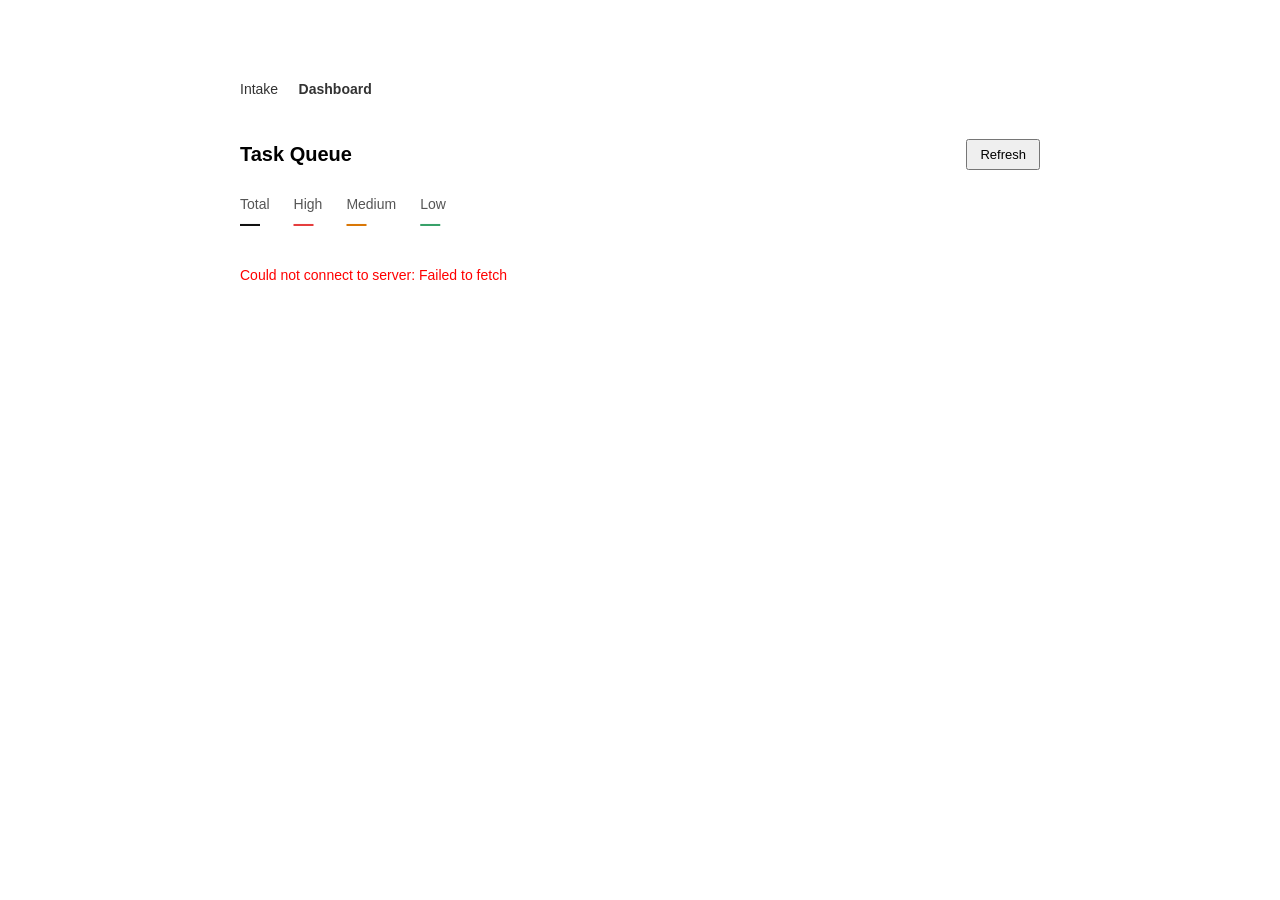
==== client/dashboard.html @ 542e2bdb "Implemented dashboard with basic frontend design" ====
<!DOCTYPE html>
<html lang="en">
<head>
  <meta charset="UTF-8"/>
  <meta name="viewport" content="width=device-width, initial-scale=1.0"/>
  <title>Dashboard</title>
  <style>
    body {
      font-family: Arial, sans-serif;
      max-width: 800px;
      margin: 60px auto;
      padding: 20px;
    }

    nav { margin-bottom: 32px; }
    nav a { margin-right: 16px; font-size: 14px; color: #333; text-decoration: none; }
    nav a.active { font-weight: bold; }

    .stats { display: flex; gap: 24px; margin-bottom: 32px; }
    .stat { font-size: 14px; color: #555; }
    .stat span { font-weight: bold; color: #111; font-size: 20px; display: block; }

    .task {
      border: 1px solid #ddd;
      border-radius: 6px;
      padding: 14px 16px;
      margin-bottom: 10px;
      font-size: 14px;
    }

    .task .message { margin-bottom: 8px; }
    .task .meta { color: #666; font-size: 12px; display: flex; gap: 12px; flex-wrap: wrap; align-items: center; }

    .urgency-high   { border-left: 4px solid #e53e3e; }
    .urgency-medium { border-left: 4px solid #d97706; }
    .urgency-low    { border-left: 4px solid #38a169; }

    .section-title { font-size: 12px; color: #999; text-transform: uppercase; letter-spacing: 0.05em; margin: 24px 0 10px; }

    select { font-size: 12px; padding: 2px 6px; border: 1px solid #ccc; border-radius: 4px; cursor: pointer; }
    button { font-size: 13px; padding: 6px 12px; cursor: pointer; }
    #error { color: red; font-size: 14px; }
  </style>
</head>
<body>

  <nav>
    <a href="index.html">Intake</a>
    <a href="dashboard.html" class="active">Dashboard</a>
  </nav>

  <div style="display:flex; justify-content:space-between; align-items:center; margin-bottom:16px;">
    <h1 style="font-size:20px;">Task Queue</h1>
    <button onclick="load()">Refresh</button>
  </div>

  <div class="stats">
    <div class="stat">Total<span id="stat-total">—</span></div>
    <div class="stat">High<span id="stat-high" style="color:#e53e3e">—</span></div>
    <div class="stat">Medium<span id="stat-med" style="color:#d97706">—</span></div>
    <div class="stat">Low<span id="stat-low" style="color:#38a169">—</span></div>
  </div>

  <div id="error"></div>
  <div id="task-list">Loading...</div>

<script>
  const API = "http://localhost:8000";
  const STATUSES = ["pending", "in_progress", "resolved", "escalated"];

  async function updateStatus(id, status) {
    await fetch(`${API}/tasks/${id}/status`, {
      method: "PATCH",
      headers: { "Content-Type": "application/json" },
      body: JSON.stringify({ status })
    });
  }

  function renderGroup(title, tasks) {
    if (!tasks.length) return "";
    const cards = tasks.map(t => {
      const urgency = t.entities?.urgency || "low";
      const opts = STATUSES.map(s =>
        `<option value="${s}" ${s === t.status ? "selected" : ""}>${s.replace("_", " ")}</option>`
      ).join("");
      return `
        <div class="task urgency-${urgency}">
          <div class="message">${t.raw_message}</div>
          <div class="meta">
            <span>${t.intent.replace(/_/g, " ")}</span>
            <span>${t.route.replace(/_/g, " ")}</span>
            <span>${Math.round(t.confidence * 100)}% confidence</span>
            <span>${new Date(t.created_at + "Z").toLocaleString()}</span>
            <select onchange="updateStatus(${t.id}, this.value)">${opts}</select>
          </div>
        </div>`;
    }).join("");
    return `<div class="section-title">${title}</div>${cards}`;
  }

  async function load() {
    document.getElementById("task-list").innerText = "Loading...";
    document.getElementById("error").innerText = "";
    try {
      const res = await fetch(`${API}/dashboard`);
      const data = await res.json();
      const tasks = data.tasks || [];

      const high = tasks.filter(t => t.entities?.urgency === "high");
      const med  = tasks.filter(t => t.entities?.urgency === "medium");
      const low  = tasks.filter(t => t.entities?.urgency === "low");

      document.getElementById("stat-total").textContent = tasks.length;
      document.getElementById("stat-high").textContent  = high.length;
      document.getElementById("stat-med").textContent   = med.length;
      document.getElementById("stat-low").textContent   = low.length;

      document.getElementById("task-list").innerHTML =
        renderGroup("High urgency", high) +
        renderGroup("Medium urgency", med) +
        renderGroup("Low urgency", low) ||
        "No tasks yet.";
    } catch (err) {
      document.getElementById("error").innerText = "Could not connect to server: " + err.message;
      document.getElementById("task-list").innerText = "";
    }
  }

  load();
</script>
</body>
</html>
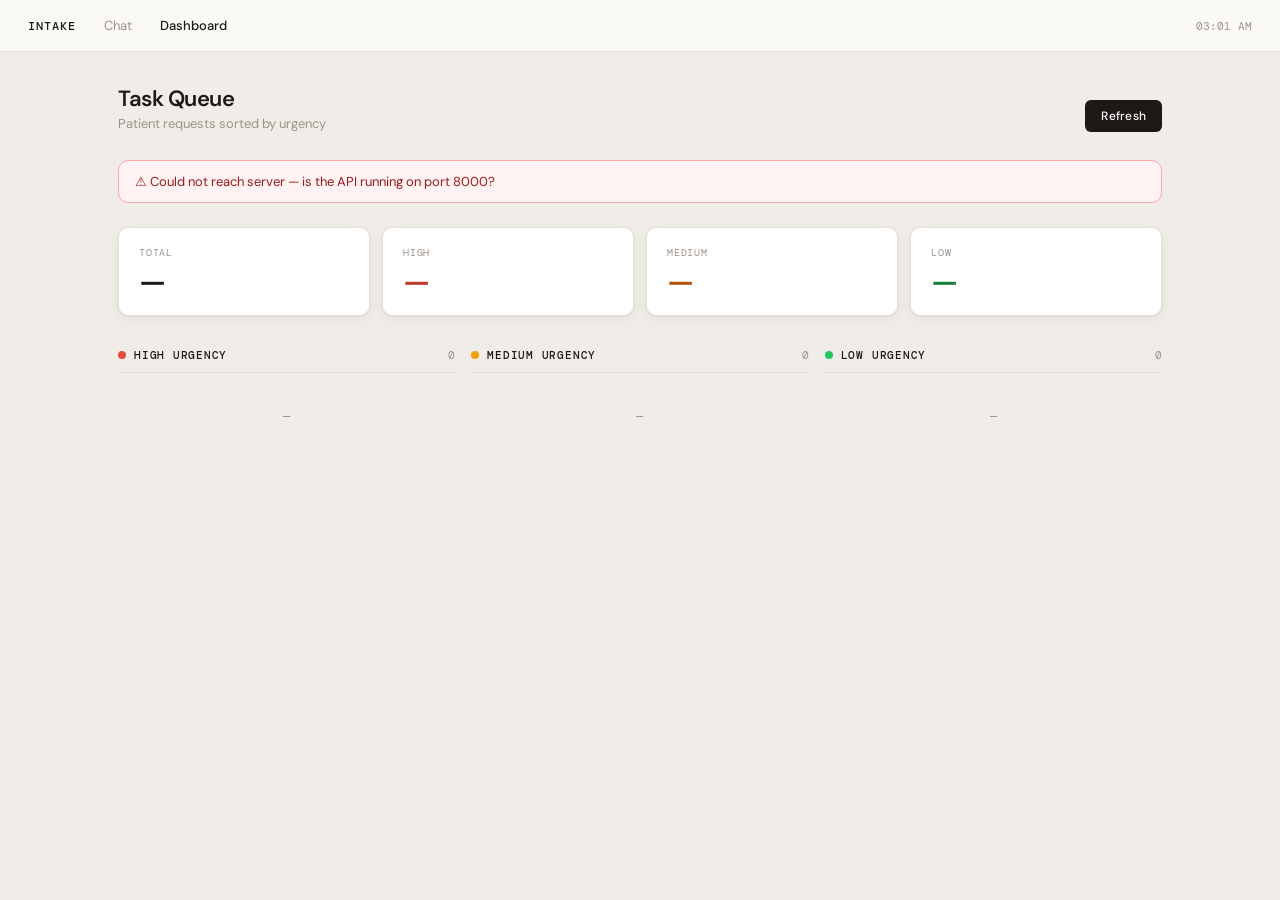
==== commit 9a826195: "Added dashboard frontend" ====
--- a/client/dashboard.html
+++ b/client/dashboard.html
@@ -3,130 +3,88 @@
 <head>
   <meta charset="UTF-8"/>
   <meta name="viewport" content="width=device-width, initial-scale=1.0"/>
-  <title>Dashboard</title>
-  <style>
-    body {
-      font-family: Arial, sans-serif;
-      max-width: 800px;
-      margin: 60px auto;
-      padding: 20px;
-    }
-
-    nav { margin-bottom: 32px; }
-    nav a { margin-right: 16px; font-size: 14px; color: #333; text-decoration: none; }
-    nav a.active { font-weight: bold; }
-
-    .stats { display: flex; gap: 24px; margin-bottom: 32px; }
-    .stat { font-size: 14px; color: #555; }
-    .stat span { font-weight: bold; color: #111; font-size: 20px; display: block; }
-
-    .task {
-      border: 1px solid #ddd;
-      border-radius: 6px;
-      padding: 14px 16px;
-      margin-bottom: 10px;
-      font-size: 14px;
-    }
-
-    .task .message { margin-bottom: 8px; }
-    .task .meta { color: #666; font-size: 12px; display: flex; gap: 12px; flex-wrap: wrap; align-items: center; }
-
-    .urgency-high   { border-left: 4px solid #e53e3e; }
-    .urgency-medium { border-left: 4px solid #d97706; }
-    .urgency-low    { border-left: 4px solid #38a169; }
-
-    .section-title { font-size: 12px; color: #999; text-transform: uppercase; letter-spacing: 0.05em; margin: 24px 0 10px; }
-
-    select { font-size: 12px; padding: 2px 6px; border: 1px solid #ccc; border-radius: 4px; cursor: pointer; }
-    button { font-size: 13px; padding: 6px 12px; cursor: pointer; }
-    #error { color: red; font-size: 14px; }
-  </style>
+  <title>Dashboard — Intake</title>
+  <link rel="stylesheet" href="dashboard.css"/>
 </head>
 <body>
 
-  <nav>
-    <a href="index.html">Intake</a>
-    <a href="dashboard.html" class="active">Dashboard</a>
-  </nav>
+<nav>
+  <a href="index.html" class="nav-logo">Intake</a>
+  <a href="index.html">Chat</a>
+  <a href="dashboard.html" class="active">Dashboard</a>
+  <div class="nav-spacer"></div>
+  <span class="nav-time" id="nav-time"></span>
+</nav>
 
-  <div style="display:flex; justify-content:space-between; align-items:center; margin-bottom:16px;">
-    <h1 style="font-size:20px;">Task Queue</h1>
-    <button onclick="load()">Refresh</button>
+<div class="page">
+
+  <div class="page-header">
+    <div>
+      <div class="page-title">Task Queue</div>
+      <div class="page-sub">Patient requests sorted by urgency</div>
+    </div>
+    <button class="btn-refresh" id="btn-refresh" onclick="load()">Refresh</button>
   </div>
 
-  <div class="stats">
-    <div class="stat">Total<span id="stat-total">—</span></div>
-    <div class="stat">High<span id="stat-high" style="color:#e53e3e">—</span></div>
-    <div class="stat">Medium<span id="stat-med" style="color:#d97706">—</span></div>
-    <div class="stat">Low<span id="stat-low" style="color:#38a169">—</span></div>
+  <div id="error-banner"></div>
+
+  <div class="stats-row">
+    <div class="stat-card">
+      <div class="stat-label">Total</div>
+      <div class="stat-value" id="stat-total">—</div>
+    </div>
+    <div class="stat-card">
+      <div class="stat-label">High</div>
+      <div class="stat-value high" id="stat-high">—</div>
+    </div>
+    <div class="stat-card">
+      <div class="stat-label">Medium</div>
+      <div class="stat-value med" id="stat-med">—</div>
+    </div>
+    <div class="stat-card">
+      <div class="stat-label">Low</div>
+      <div class="stat-value low" id="stat-low">—</div>
+    </div>
   </div>
 
-  <div id="error"></div>
-  <div id="task-list">Loading...</div>
+  <div class="columns">
 
-<script>
-  const API = "http://localhost:8000";
-  const STATUSES = ["pending", "in_progress", "resolved", "escalated"];
+    <div>
+      <div class="col-header">
+        <div class="col-dot high"></div>
+        <span class="col-title">High urgency</span>
+        <span class="col-count" id="count-high">0</span>
+      </div>
+      <div id="col-high">
+        <div class="col-empty">Loading…</div>
+      </div>
+    </div>
 
-  async function updateStatus(id, status) {
-    await fetch(`${API}/tasks/${id}/status`, {
-      method: "PATCH",
-      headers: { "Content-Type": "application/json" },
-      body: JSON.stringify({ status })
-    });
-  }
+    <div>
+      <div class="col-header">
+        <div class="col-dot med"></div>
+        <span class="col-title">Medium urgency</span>
+        <span class="col-count" id="count-med">0</span>
+      </div>
+      <div id="col-med">
+        <div class="col-empty">Loading…</div>
+      </div>
+    </div>
 
-  function renderGroup(title, tasks) {
-    if (!tasks.length) return "";
-    const cards = tasks.map(t => {
-      const urgency = t.entities?.urgency || "low";
-      const opts = STATUSES.map(s =>
-        `<option value="${s}" ${s === t.status ? "selected" : ""}>${s.replace("_", " ")}</option>`
-      ).join("");
-      return `
-        <div class="task urgency-${urgency}">
-          <div class="message">${t.raw_message}</div>
-          <div class="meta">
-            <span>${t.intent.replace(/_/g, " ")}</span>
-            <span>${t.route.replace(/_/g, " ")}</span>
-            <span>${Math.round(t.confidence * 100)}% confidence</span>
-            <span>${new Date(t.created_at + "Z").toLocaleString()}</span>
-            <select onchange="updateStatus(${t.id}, this.value)">${opts}</select>
-          </div>
-        </div>`;
-    }).join("");
-    return `<div class="section-title">${title}</div>${cards}`;
-  }
+    <div>
+      <div class="col-header">
+        <div class="col-dot low"></div>
+        <span class="col-title">Low urgency</span>
+        <span class="col-count" id="count-low">0</span>
+      </div>
+      <div id="col-low">
+        <div class="col-empty">Loading…</div>
+      </div>
+    </div>
 
-  async function load() {
-    document.getElementById("task-list").innerText = "Loading...";
-    document.getElementById("error").innerText = "";
-    try {
-      const res = await fetch(`${API}/dashboard`);
-      const data = await res.json();
-      const tasks = data.tasks || [];
+  </div>
+</div>
 
-      const high = tasks.filter(t => t.entities?.urgency === "high");
-      const med  = tasks.filter(t => t.entities?.urgency === "medium");
-      const low  = tasks.filter(t => t.entities?.urgency === "low");
-
-      document.getElementById("stat-total").textContent = tasks.length;
-      document.getElementById("stat-high").textContent  = high.length;
-      document.getElementById("stat-med").textContent   = med.length;
-      document.getElementById("stat-low").textContent   = low.length;
-
-      document.getElementById("task-list").innerHTML =
-        renderGroup("High urgency", high) +
-        renderGroup("Medium urgency", med) +
-        renderGroup("Low urgency", low) ||
-        "No tasks yet.";
-    } catch (err) {
-      document.getElementById("error").innerText = "Could not connect to server: " + err.message;
-      document.getElementById("task-list").innerText = "";
-    }
-  }
-
-  load();
-</script>
+<script src="dashboard.js"></script>
 </body>
 </html>
--- a/client/dashboard.css
+++ b/client/dashboard.css
@@ -0,0 +1,327 @@
+@import url('https://fonts.googleapis.com/css2?family=DM+Mono:wght@400;500&family=DM+Sans:wght@300;400;500;600&display=swap');
+
+*, *::before, *::after { box-sizing: border-box; margin: 0; padding: 0; }
+
+:root {
+  --bg:        #f0ede8;
+  --surface:   #faf9f6;
+  --card:      #ffffff;
+  --border:    #e2ddd6;
+  --text:      #1c1917;
+  --muted:     #9c9289;
+  --accent:    #1c1917;
+
+  --high:      #c0392b;
+  --high-bg:   #fdf2f1;
+  --high-bar:  #e74c3c;
+
+  --med:       #b45309;
+  --med-bg:    #fffbf0;
+  --med-bar:   #f59e0b;
+
+  --low:       #15803d;
+  --low-bg:    #f0fdf4;
+  --low-bar:   #22c55e;
+
+  --mono: 'DM Mono', monospace;
+  --sans: 'DM Sans', sans-serif;
+
+  --radius: 10px;
+  --shadow: 0 1px 3px rgba(0,0,0,0.06), 0 4px 16px rgba(0,0,0,0.04);
+}
+
+body {
+  font-family: var(--sans);
+  background: var(--bg);
+  color: var(--text);
+  min-height: 100vh;
+}
+
+/* ── NAV ── */
+nav {
+  display: flex;
+  align-items: center;
+  gap: 28px;
+  padding: 0 28px;
+  height: 52px;
+  background: var(--surface);
+  border-bottom: 1px solid var(--border);
+  position: sticky;
+  top: 0;
+  z-index: 10;
+}
+.nav-logo {
+  font-family: var(--mono);
+  font-size: 12px;
+  font-weight: 500;
+  letter-spacing: 0.08em;
+  color: var(--text);
+  text-decoration: none;
+  text-transform: uppercase;
+}
+nav a {
+  font-size: 13px;
+  color: var(--muted);
+  text-decoration: none;
+  transition: color 0.15s;
+}
+nav a:hover { color: var(--text); }
+nav a.active { color: var(--text); font-weight: 500; }
+.nav-spacer { flex: 1; }
+.nav-time {
+  font-family: var(--mono);
+  font-size: 11px;
+  color: var(--muted);
+}
+
+/* ── LAYOUT ── */
+.page {
+  max-width: 1100px;
+  margin: 0 auto;
+  padding: 32px 28px 60px;
+}
+
+/* ── HEADER ── */
+.page-header {
+  display: flex;
+  align-items: flex-end;
+  justify-content: space-between;
+  margin-bottom: 28px;
+}
+.page-title {
+  font-size: 22px;
+  font-weight: 600;
+  letter-spacing: -0.02em;
+}
+.page-sub {
+  font-size: 13px;
+  color: var(--muted);
+  margin-top: 2px;
+}
+.btn-refresh {
+  font-family: var(--sans);
+  font-size: 12px;
+  font-weight: 500;
+  padding: 8px 16px;
+  background: var(--text);
+  color: #fff;
+  border: none;
+  border-radius: 6px;
+  cursor: pointer;
+  letter-spacing: 0.02em;
+  transition: opacity 0.15s;
+}
+.btn-refresh:hover { opacity: 0.75; }
+.btn-refresh.spinning { opacity: 0.5; pointer-events: none; }
+
+/* ── STATS ── */
+.stats-row {
+  display: grid;
+  grid-template-columns: repeat(4, 1fr);
+  gap: 12px;
+  margin-bottom: 32px;
+}
+.stat-card {
+  background: var(--card);
+  border: 1px solid var(--border);
+  border-radius: var(--radius);
+  padding: 18px 20px;
+  box-shadow: var(--shadow);
+}
+.stat-label {
+  font-family: var(--mono);
+  font-size: 10px;
+  text-transform: uppercase;
+  letter-spacing: 0.08em;
+  color: var(--muted);
+  margin-bottom: 8px;
+}
+.stat-value {
+  font-size: 30px;
+  font-weight: 600;
+  letter-spacing: -0.03em;
+  line-height: 1;
+}
+.stat-value.high { color: var(--high); }
+.stat-value.med  { color: var(--med); }
+.stat-value.low  { color: var(--low); }
+
+/* ── COLUMNS ── */
+.columns {
+  display: grid;
+  grid-template-columns: repeat(3, 1fr);
+  gap: 16px;
+  align-items: start;
+}
+
+.col-header {
+  display: flex;
+  align-items: center;
+  gap: 8px;
+  margin-bottom: 12px;
+  padding-bottom: 10px;
+  border-bottom: 1px solid var(--border);
+}
+.col-dot {
+  width: 8px;
+  height: 8px;
+  border-radius: 50%;
+  flex-shrink: 0;
+}
+.col-dot.high { background: var(--high-bar); }
+.col-dot.med  { background: var(--med-bar); }
+.col-dot.low  { background: var(--low-bar); }
+
+.col-title {
+  font-family: var(--mono);
+  font-size: 11px;
+  font-weight: 500;
+  text-transform: uppercase;
+  letter-spacing: 0.07em;
+  color: var(--text);
+}
+.col-count {
+  margin-left: auto;
+  font-family: var(--mono);
+  font-size: 11px;
+  color: var(--muted);
+}
+
+/* ── TASK CARD ── */
+.task-card {
+  background: var(--card);
+  border: 1px solid var(--border);
+  border-radius: var(--radius);
+  padding: 14px 16px;
+  margin-bottom: 10px;
+  box-shadow: var(--shadow);
+  transition: box-shadow 0.15s, transform 0.15s;
+  animation: fadeIn 0.25s ease both;
+}
+.task-card:hover {
+  box-shadow: 0 4px 20px rgba(0,0,0,0.09);
+  transform: translateY(-1px);
+}
+
+@keyframes fadeIn {
+  from { opacity: 0; transform: translateY(8px); }
+  to   { opacity: 1; transform: translateY(0); }
+}
+
+.task-urgency-bar {
+  height: 3px;
+  border-radius: 2px;
+  margin-bottom: 12px;
+}
+.task-urgency-bar.high { background: var(--high-bar); }
+.task-urgency-bar.med  { background: var(--med-bar); }
+.task-urgency-bar.low  { background: var(--low-bar); }
+
+.task-message {
+  font-size: 13px;
+  line-height: 1.5;
+  color: var(--text);
+  margin-bottom: 12px;
+  display: -webkit-box;
+  -webkit-line-clamp: 3;
+  -webkit-box-orient: vertical;
+  overflow: hidden;
+}
+
+.task-badges {
+  display: flex;
+  flex-wrap: wrap;
+  gap: 5px;
+  margin-bottom: 12px;
+}
+.badge {
+  font-family: var(--mono);
+  font-size: 10px;
+  padding: 2px 7px;
+  border-radius: 4px;
+  border: 1px solid var(--border);
+  background: var(--bg);
+  color: var(--muted);
+  text-transform: uppercase;
+  letter-spacing: 0.04em;
+  white-space: nowrap;
+}
+.badge.route-human_handoff       { background: #fef2f2; border-color: #fca5a5; color: #991b1b; }
+.badge.route-self_schedule       { background: #f0fdf4; border-color: #86efac; color: #15803d; }
+.badge.route-follow_up_questions { background: #fffbeb; border-color: #fde68a; color: #92400e; }
+.badge.route-auto_response       { background: #eff6ff; border-color: #93c5fd; color: #1d4ed8; }
+
+.task-footer {
+  display: flex;
+  align-items: center;
+  justify-content: space-between;
+  gap: 8px;
+}
+.task-time {
+  font-family: var(--mono);
+  font-size: 10px;
+  color: var(--muted);
+}
+.status-select {
+  font-family: var(--mono);
+  font-size: 10px;
+  padding: 3px 8px;
+  border: 1px solid var(--border);
+  border-radius: 5px;
+  background: var(--bg);
+  color: var(--text);
+  cursor: pointer;
+  appearance: none;
+  -webkit-appearance: none;
+  outline: none;
+}
+.status-select:focus { border-color: #aaa; }
+
+/* ── EMPTY ── */
+.col-empty {
+  font-size: 12px;
+  color: var(--muted);
+  text-align: center;
+  padding: 24px 0;
+  font-family: var(--mono);
+}
+
+/* ── ERROR ── */
+#error-banner {
+  display: none;
+  background: #fef2f2;
+  border: 1px solid #fca5a5;
+  border-radius: var(--radius);
+  padding: 12px 16px;
+  font-size: 13px;
+  color: #991b1b;
+  margin-bottom: 24px;
+}
+#error-banner.visible { display: block; }
+
+/* ── CONFIDENCE BAR (inside card) ── */
+.conf-row {
+  display: flex;
+  align-items: center;
+  gap: 8px;
+  margin-top: 2px;
+}
+.conf-track {
+  flex: 1;
+  height: 3px;
+  background: var(--border);
+  border-radius: 2px;
+  overflow: hidden;
+}
+.conf-fill {
+  height: 100%;
+  background: var(--muted);
+  border-radius: 2px;
+}
+.conf-label {
+  font-family: var(--mono);
+  font-size: 10px;
+  color: var(--muted);
+  width: 30px;
+  text-align: right;
+}
